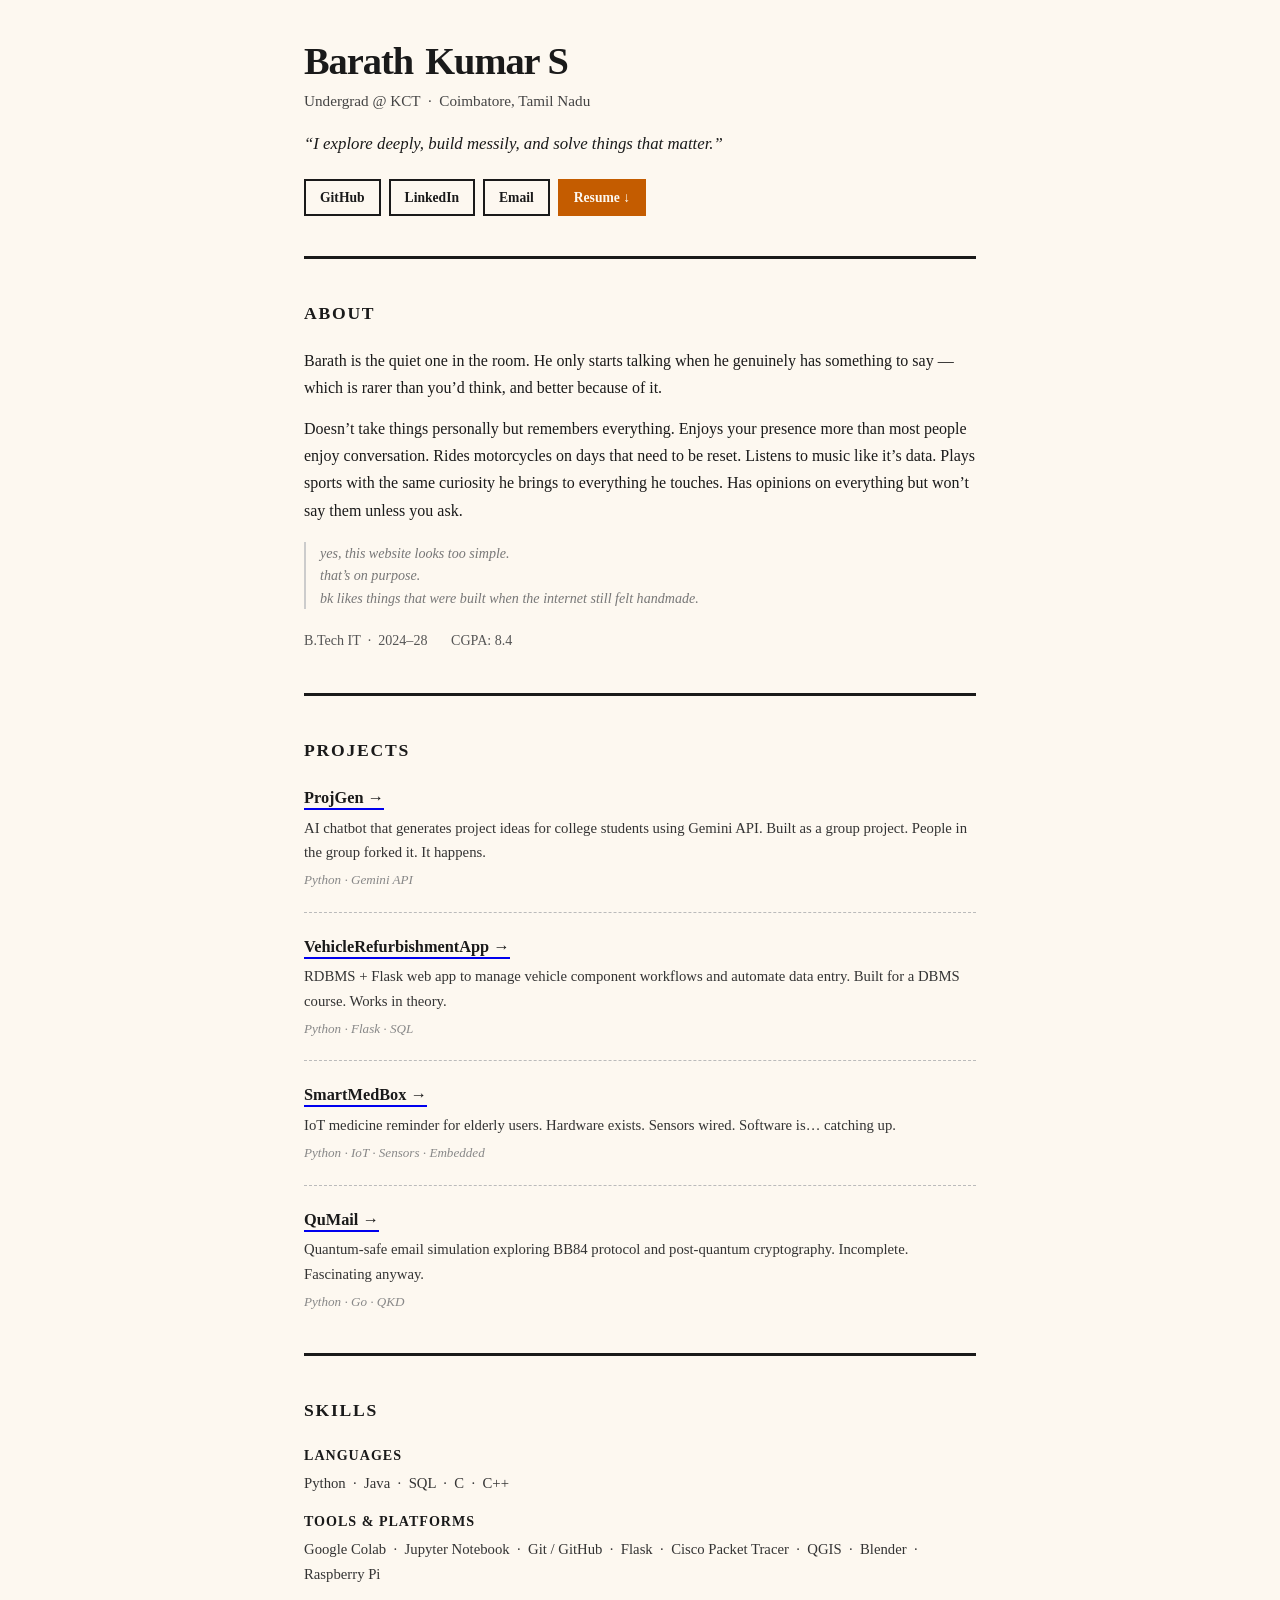
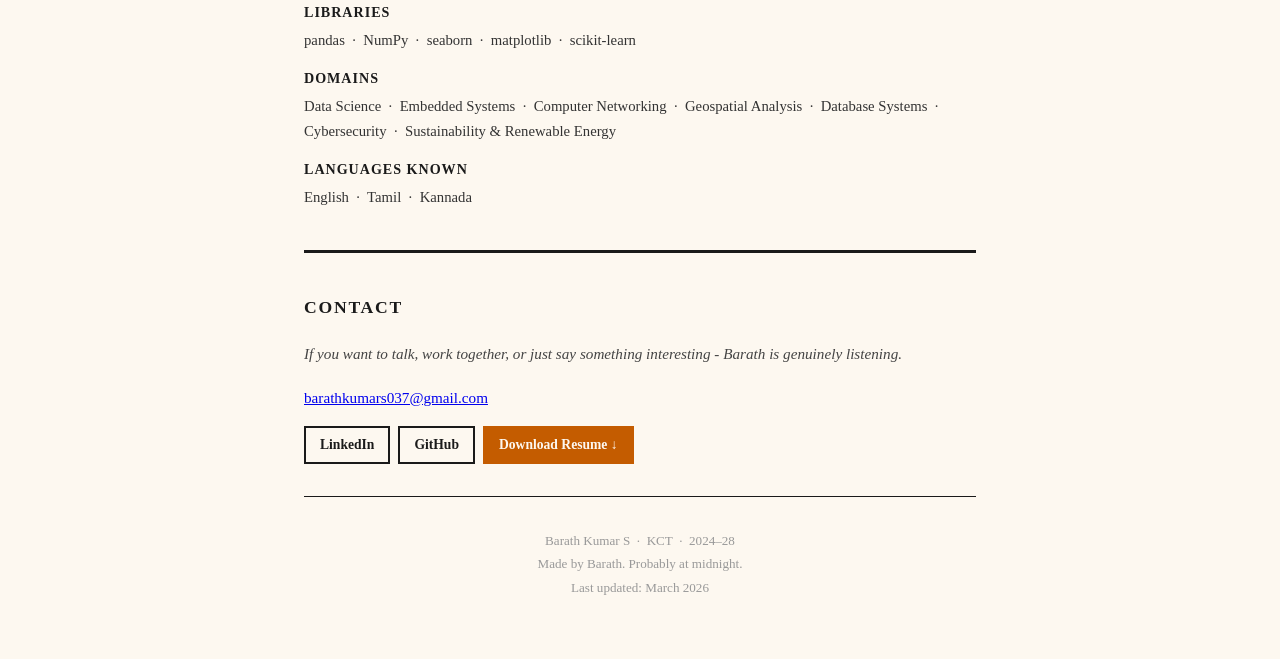
==== public/index.html @ ed931099 "Organised Files" ====
<!DOCTYPE html>
<html lang="en">

<head>
  <meta charset="UTF-8">
  <meta name="viewport" content="width=device-width, initial-scale=1.0">
  <title>Barath Kumar S</title>
  <link rel="icon" type="image/gif" href="assets/BK_Favicon.png">
  <link rel="stylesheet" href="style.css">
</head>

<body>

  <!-- HEADER -->
  <header>
    <div class="site-title">Barath<span class="egg" id="eggBtn" title="..."></span>Kumar S</div>
    <div class="site-sub">Undergrad @ KCT &nbsp;&middot;&nbsp; Coimbatore, Tamil Nadu</div>
    <p class="tagline">
      &ldquo;I explore deeply, build messily, and solve things that matter.&rdquo;
    </p>
    <div class="btn-row">
      <a class="btn" href="https://github.com/barath37" target="_blank">GitHub</a>
      <a class="btn" href="https://linkedin.com/in/barath37-learns" target="_blank">LinkedIn</a>
      <a class="btn" href="mailto:barathkumars037@gmail.com">Email</a>
      <a class="btn btn-orange" href="assets/Barath_Kumar_S_Resume.pdf" target="_blank">Resume &darr;</a>
    </div>
  </header>

  <hr class="thick">

  <!-- ABOUT -->
  <section>
    <h2>About</h2>
    <div class="about-text">
      <p>
        Barath is the quiet one in the room.
        He only starts talking when he genuinely has something to say &mdash;
        which is rarer than you&rsquo;d think, and better because of it.
      </p>
      <p>
        Doesn&rsquo;t take things personally but remembers everything.
        Enjoys your presence more than most people enjoy conversation.
        Rides motorcycles on days that need to be reset.
        Listens to music like it&rsquo;s data.
        Plays sports with the same curiosity he brings to everything he touches.
        Has opinions on everything but won&rsquo;t say them unless you ask.
      </p>
      <div class="old-web-note">
        yes, this website looks too simple.<br>
        that&rsquo;s on purpose.<br>
        bk likes things that were built when the internet still felt handmade.
      </div>
    </div>
    <div class="about-meta">
      <span>B.Tech IT &nbsp;&middot;&nbsp; 2024&ndash;28</span>
      <span>CGPA: 8.4</span>
    </div>
  </section>

  <hr class="thick">

  <!-- PROJECTS -->
  <section>
    <h2>Projects</h2>

    <div class="project">
      <div class="project-name">
        <a href="https://github.com/barath37/ProjGen" target="_blank">ProjGen &rarr;</a>
      </div>
      <div class="project-desc">
        AI chatbot that generates project ideas for college students using Gemini API.
        Built as a group project. People in the group forked it. It happens.
      </div>
      <div class="project-stack">Python &middot; Gemini API</div>
    </div>

    <hr class="dashed">

    <div class="project">
      <div class="project-name">
        <a href="https://github.com/barath37/VehicleComponentRefurbishmentApp" target="_blank">VehicleRefurbishmentApp
          &rarr;</a>
      </div>
      <div class="project-desc">
        RDBMS + Flask web app to manage vehicle component workflows and automate data entry.
        Built for a DBMS course. Works in theory.
      </div>
      <div class="project-stack">Python &middot; Flask &middot; SQL</div>
    </div>

    <hr class="dashed">

    <div class="project">
      <div class="project-name">
        <a href="https://github.com/barath37/SmartMedBox" target="_blank">SmartMedBox &rarr;</a>
      </div>
      <div class="project-desc">
        IoT medicine reminder for elderly users.
        Hardware exists. Sensors wired. Software is&hellip; catching up.
      </div>
      <div class="project-stack">Python &middot; IoT &middot; Sensors &middot; Embedded</div>
    </div>

    <hr class="dashed">

    <div class="project">
      <div class="project-name">
        <a href="https://github.com/barath37/qumail" target="_blank">QuMail &rarr;</a>
      </div>
      <div class="project-desc">
        Quantum-safe email simulation exploring BB84 protocol and post-quantum cryptography.
        Incomplete. Fascinating anyway.
      </div>
      <div class="project-stack">Python &middot; Go &middot; QKD</div>
    </div>

  </section>

  <hr class="thick">

  <!-- SKILLS -->
  <section>
    <h2>Skills</h2>

    <div class="skill-group">
      <div class="skill-label">Languages</div>
      <div class="skill-val">Python &nbsp;&middot;&nbsp; Java &nbsp;&middot;&nbsp; SQL &nbsp;&middot;&nbsp; C
        &nbsp;&middot;&nbsp; C++</div>
    </div>

    <div class="skill-group">
      <div class="skill-label">Tools &amp; Platforms</div>
      <div class="skill-val">Google Colab &nbsp;&middot;&nbsp; Jupyter Notebook &nbsp;&middot;&nbsp; Git / GitHub
        &nbsp;&middot;&nbsp; Flask &nbsp;&middot;&nbsp; Cisco Packet Tracer &nbsp;&middot;&nbsp; QGIS
        &nbsp;&middot;&nbsp; Blender &nbsp;&middot;&nbsp; Raspberry Pi</div>
    </div>

    <div class="skill-group">
      <div class="skill-label">Libraries</div>
      <div class="skill-val">pandas &nbsp;&middot;&nbsp; NumPy &nbsp;&middot;&nbsp; seaborn &nbsp;&middot;&nbsp;
        matplotlib &nbsp;&middot;&nbsp; scikit-learn</div>
    </div>

    <div class="skill-group">
      <div class="skill-label">Domains</div>
      <div class="skill-val">Data Science &nbsp;&middot;&nbsp; Embedded Systems &nbsp;&middot;&nbsp; Computer Networking
        &nbsp;&middot;&nbsp; Geospatial Analysis &nbsp;&middot;&nbsp; Database Systems &nbsp;&middot;&nbsp;
        Cybersecurity &nbsp;&middot;&nbsp; Sustainability &amp; Renewable Energy</div>
    </div>

    <div class="skill-group">
      <div class="skill-label">Languages Known</div>
      <div class="skill-val">English &nbsp;&middot;&nbsp; Tamil &nbsp;&middot;&nbsp; Kannada</div>
    </div>

  </section>

  <hr class="thick">

  <!-- CONTACT -->
  <section>
    <h2>Contact</h2>
    <p class="contact-intro">
      If you want to talk, work together, or just say something interesting &dash;
      Barath is genuinely listening.
    </p>
    <a class="contact-email" href="mailto:barathkumars037@gmail.com">barathkumars037@gmail.com</a>
    <div class="btn-row">
      <a class="btn" href="https://linkedin.com/in/barath-kumar-s-3637782a1" target="_blank">LinkedIn</a>
      <a class="btn" href="https://github.com/barath37" target="_blank">GitHub</a>
      <a class="btn btn-orange" href="assets/Barath_Kumar_S_Resume.pdf" target="_blank">Download Resume &darr;</a>
    </div>
  </section>

  <hr>

  <!-- FOOTER -->
  <footer class="site-footer">
    Barath Kumar S &nbsp;&middot;&nbsp; KCT &nbsp;&middot;&nbsp; 2024&ndash;28<br>
    Made by Barath. Probably at midnight.<br>
    Last updated: March 2026
  </footer>

  <!-- EASTER EGG -->
  <div class="egg-popup" id="eggPopup">
    you found it.<br>
    barath doesn&rsquo;t know what to say now.<br>
    neither does he usually.<br>
    thanks for being curious.
    <span class="egg-close" id="eggClose">close</span>
  </div>

  <script>
    const btn = document.getElementById('eggBtn');
    const popup = document.getElementById('eggPopup');
    const close = document.getElementById('eggClose');

    btn.addEventListener('click', (e) => {
      e.stopPropagation();
      popup.classList.add('show');
    });

    close.addEventListener('click', () => popup.classList.remove('show'));

    document.addEventListener('click', (e) => {
      if (!popup.contains(e.target) && e.target !== btn) {
        popup.classList.remove('show');
      }
    });
  </script>

</body>

</html>
---- public/style.css ----
* {
  margin: 0;
  padding: 0;
  box-sizing: border-box;
}

body {
  background-color: #fdf8f0;
  color: #1a1a1a;
  font-family: Georgia, "Times New Roman", Times, serif;
  font-size: 16px;
  line-height: 1.7;
  max-width: 720px;
  margin: 0 auto;
  padding: 40px 24px 60px;
}

a {
  color: #0000EE;
  text-decoration: underline;
}

a:visited {
  color: #551A8B;
}

a:hover {
  color: #c45c00;
}

hr {
  border: none;
  border-top: 1px solid #1a1a1a;
  margin: 32px 0;
}

hr.thick {
  border-top: 3px solid #1a1a1a;
  margin: 40px 0;
}

hr.dashed {
  border-top: 1px dashed #bbb;
  margin: 20px 0;
}

/* HEADER */
.site-title {
  font-size: 2.4em;
  font-weight: bold;
  letter-spacing: -1px;
  line-height: 1.1;
  margin-bottom: 6px;
}

.site-sub {
  font-size: 0.95em;
  color: #444;
  margin-bottom: 16px;
}

.tagline {
  font-style: italic;
  font-size: 1.05em;
  margin-bottom: 20px;
}

.egg {
  cursor: pointer;
  font-style: normal;
  font-size: 0.805em;
  vertical-align: super;
  opacity: 0.35;
  transition: opacity 0.2s, color 0.2s;
  color: #1a1a1a;
  user-select: none;
  display: inline-block;
  min-width: 12px;
  min-height: 12px;
}

.egg:hover {
  opacity: 1;
  color: #c45c00;
}

/* BUTTONS */
.btn-row {
  display: flex;
  flex-wrap: wrap;
  gap: 8px;
  margin-bottom: 8px;
}

.btn {
  display: inline-block;
  padding: 5px 14px;
  border: 2px solid #1a1a1a;
  background: #fdf8f0;
  color: #1a1a1a;
  font-family: Georgia, serif;
  font-size: 0.85em;
  font-weight: bold;
  text-decoration: none;
  cursor: pointer;
  transition: background 0.15s, color 0.15s;
}

.btn:hover,
.btn:visited:hover {
  background: #1a1a1a;
  color: #fdf8f0;
  text-decoration: none;
}

.btn:visited {
  color: #1a1a1a;
}

.btn-orange {
  background: #c45c00;
  border-color: #c45c00;
  color: #fdf8f0;
}

.btn-orange:visited {
  color: #fdf8f0;
}

.btn-orange:hover {
  background: #a34a00;
  border-color: #a34a00;
  color: #fdf8f0;
}

/* SECTIONS */
h2 {
  font-size: 1.1em;
  font-weight: bold;
  text-transform: uppercase;
  letter-spacing: 0.1em;
  margin-bottom: 18px;
}

/* ABOUT */
.about-text p {
  margin-bottom: 14px;
}

.old-web-note {
  font-size: 0.88em;
  color: #777;
  font-style: italic;
  margin-top: 18px;
  padding-left: 14px;
  border-left: 2px solid #ccc;
  line-height: 1.6;
}

.about-meta {
  margin-top: 20px;
  font-size: 0.88em;
  color: #555;
}

.about-meta span {
  display: inline-block;
  margin-right: 20px;
}

/* PROJECTS */
.project {
  margin-bottom: 4px;
}

.project-name {
  font-weight: bold;
  font-size: 1.02em;
  margin-bottom: 4px;
}

.project-name a {
  color: #1a1a1a;
  text-decoration: none;
  border-bottom: 2px solid #0000EE;
  padding-bottom: 1px;
}

.project-name a:hover {
  color: #c45c00;
  border-color: #c45c00;
}

.project-desc {
  font-size: 0.92em;
  color: #333;
  line-height: 1.65;
  margin-bottom: 5px;
}

.project-stack {
  font-size: 0.82em;
  color: #888;
  font-style: italic;
}

/* SKILLS */
.skill-group {
  margin-bottom: 14px;
}

.skill-label {
  font-weight: bold;
  font-size: 0.88em;
  text-transform: uppercase;
  letter-spacing: 0.07em;
  margin-bottom: 3px;
}

.skill-val {
  font-size: 0.92em;
  color: #333;
}

/* CONTACT */
.contact-intro {
  font-style: italic;
  font-size: 0.95em;
  color: #444;
  margin-bottom: 18px;
}

.contact-email {
  display: block;
  font-size: 0.95em;
  margin-bottom: 16px;
}

/* FOOTER */
.site-footer {
  font-size: 0.82em;
  color: #999;
  text-align: center;
  line-height: 1.8;
}

/* EASTER EGG */
.egg-popup {
  display: none;
  position: fixed;
  top: 50%;
  left: 50%;
  transform: translate(-50%, -50%);
  background: #1a1a1a;
  color: #fdf8f0;
  font-family: Georgia, serif;
  font-size: 1.19em;
  font-style: italic;
  line-height: 1.8;
  padding: 24px 32px;
  max-width: 405px;
  width: 88%;
  text-align: center;
  border: 2px solid #c45c00;
  z-index: 999;
}

.egg-popup.show {
  display: block;
}

.egg-close {
  display: block;
  margin-top: 12px;
  font-size: 0.8em;
  color: #aaa;
  cursor: pointer;
  font-style: normal;
  text-decoration: underline;
}

.egg-close:hover {
  color: #fff;
}

@media (max-width: 480px) {
  body {
    padding: 24px 16px 48px;
  }

  .site-title {
    font-size: 1.8em;
  }
}
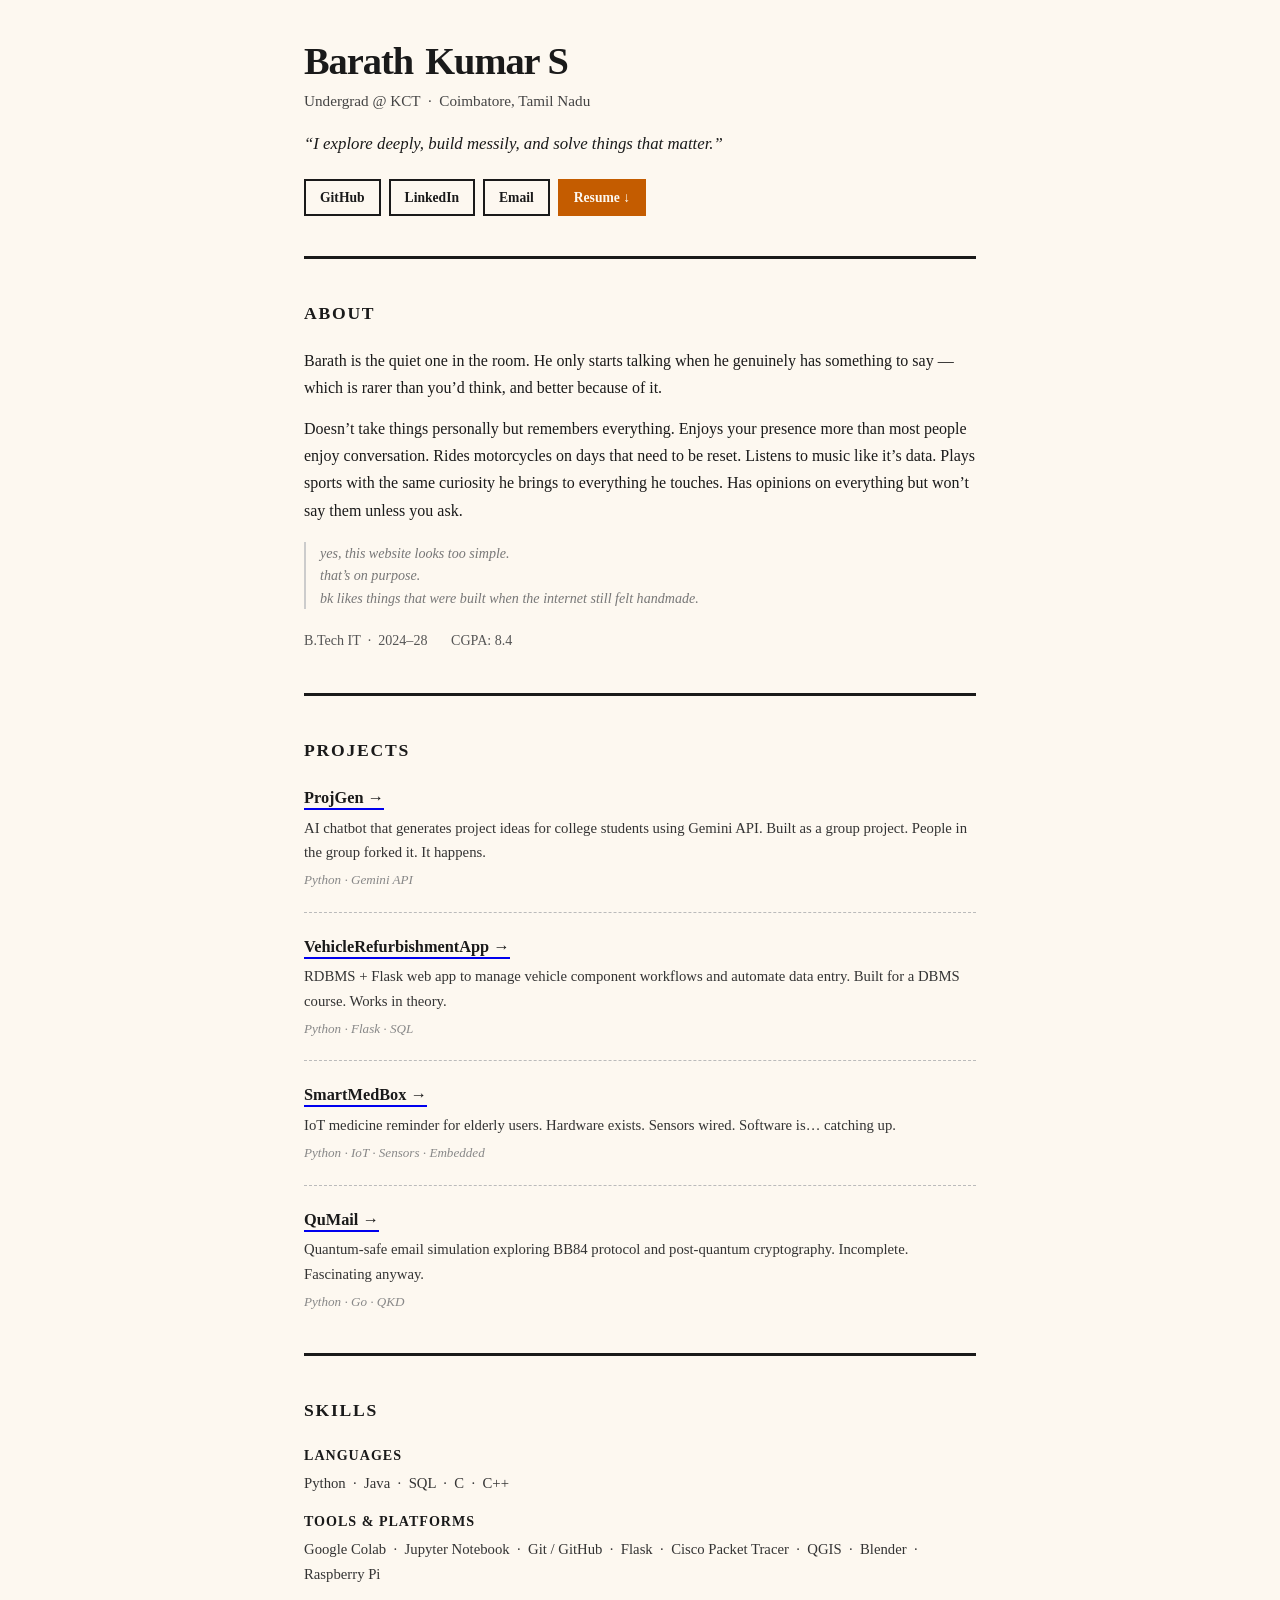
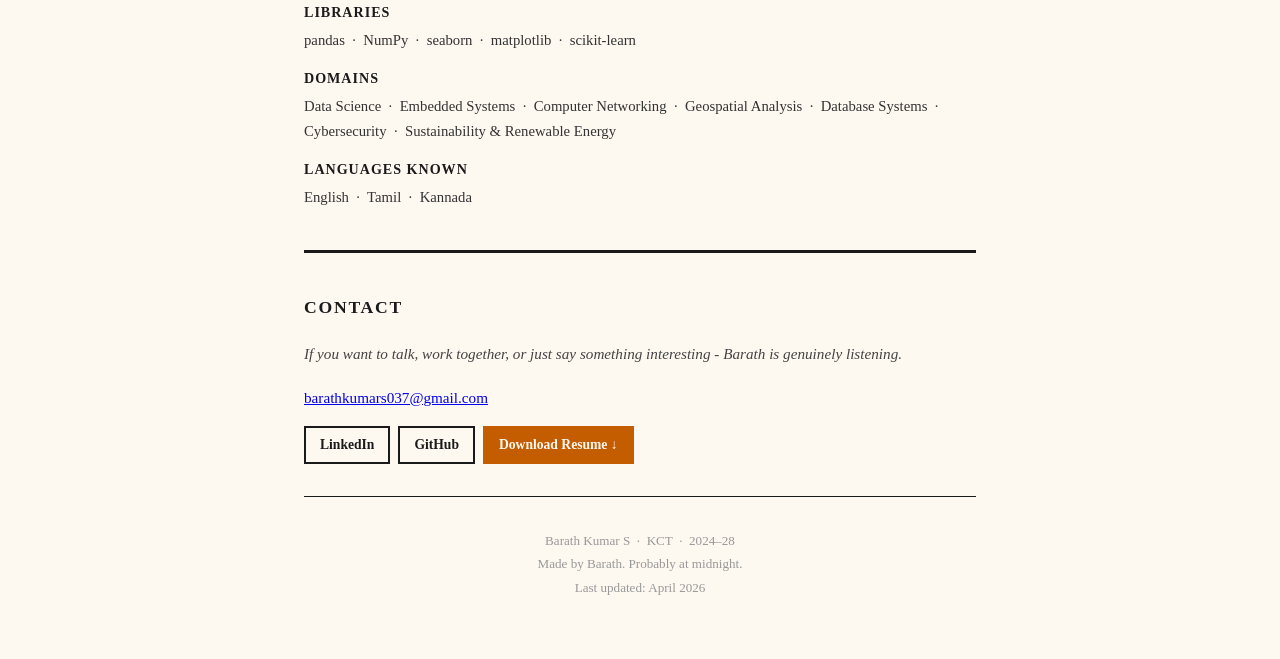
==== commit 356bc9fe: "Minor Change for redirecting to index.html" ====
--- a/public/index.html
+++ b/public/index.html
@@ -11,7 +11,6 @@
 
 <body>
 
-  <!-- HEADER -->
   <header>
     <div class="site-title">Barath<span class="egg" id="eggBtn" title="..."></span>Kumar S</div>
     <div class="site-sub">Undergrad @ KCT &nbsp;&middot;&nbsp; Coimbatore, Tamil Nadu</div>
@@ -28,7 +27,6 @@
 
   <hr class="thick">
 
-  <!-- ABOUT -->
   <section>
     <h2>About</h2>
     <div class="about-text">
@@ -59,7 +57,6 @@
 
   <hr class="thick">
 
-  <!-- PROJECTS -->
   <section>
     <h2>Projects</h2>
 
@@ -118,7 +115,6 @@
 
   <hr class="thick">
 
-  <!-- SKILLS -->
   <section>
     <h2>Skills</h2>
 
@@ -157,7 +153,6 @@
 
   <hr class="thick">
 
-  <!-- CONTACT -->
   <section>
     <h2>Contact</h2>
     <p class="contact-intro">
@@ -174,14 +169,12 @@
 
   <hr>
 
-  <!-- FOOTER -->
   <footer class="site-footer">
     Barath Kumar S &nbsp;&middot;&nbsp; KCT &nbsp;&middot;&nbsp; 2024&ndash;28<br>
     Made by Barath. Probably at midnight.<br>
-    Last updated: March 2026
+    Last updated: April 2026
   </footer>
 
-  <!-- EASTER EGG -->
   <div class="egg-popup" id="eggPopup">
     you found it.<br>
     barath doesn&rsquo;t know what to say now.<br>
@@ -211,4 +204,4 @@
 
 </body>
 
-</html>
+</html>
